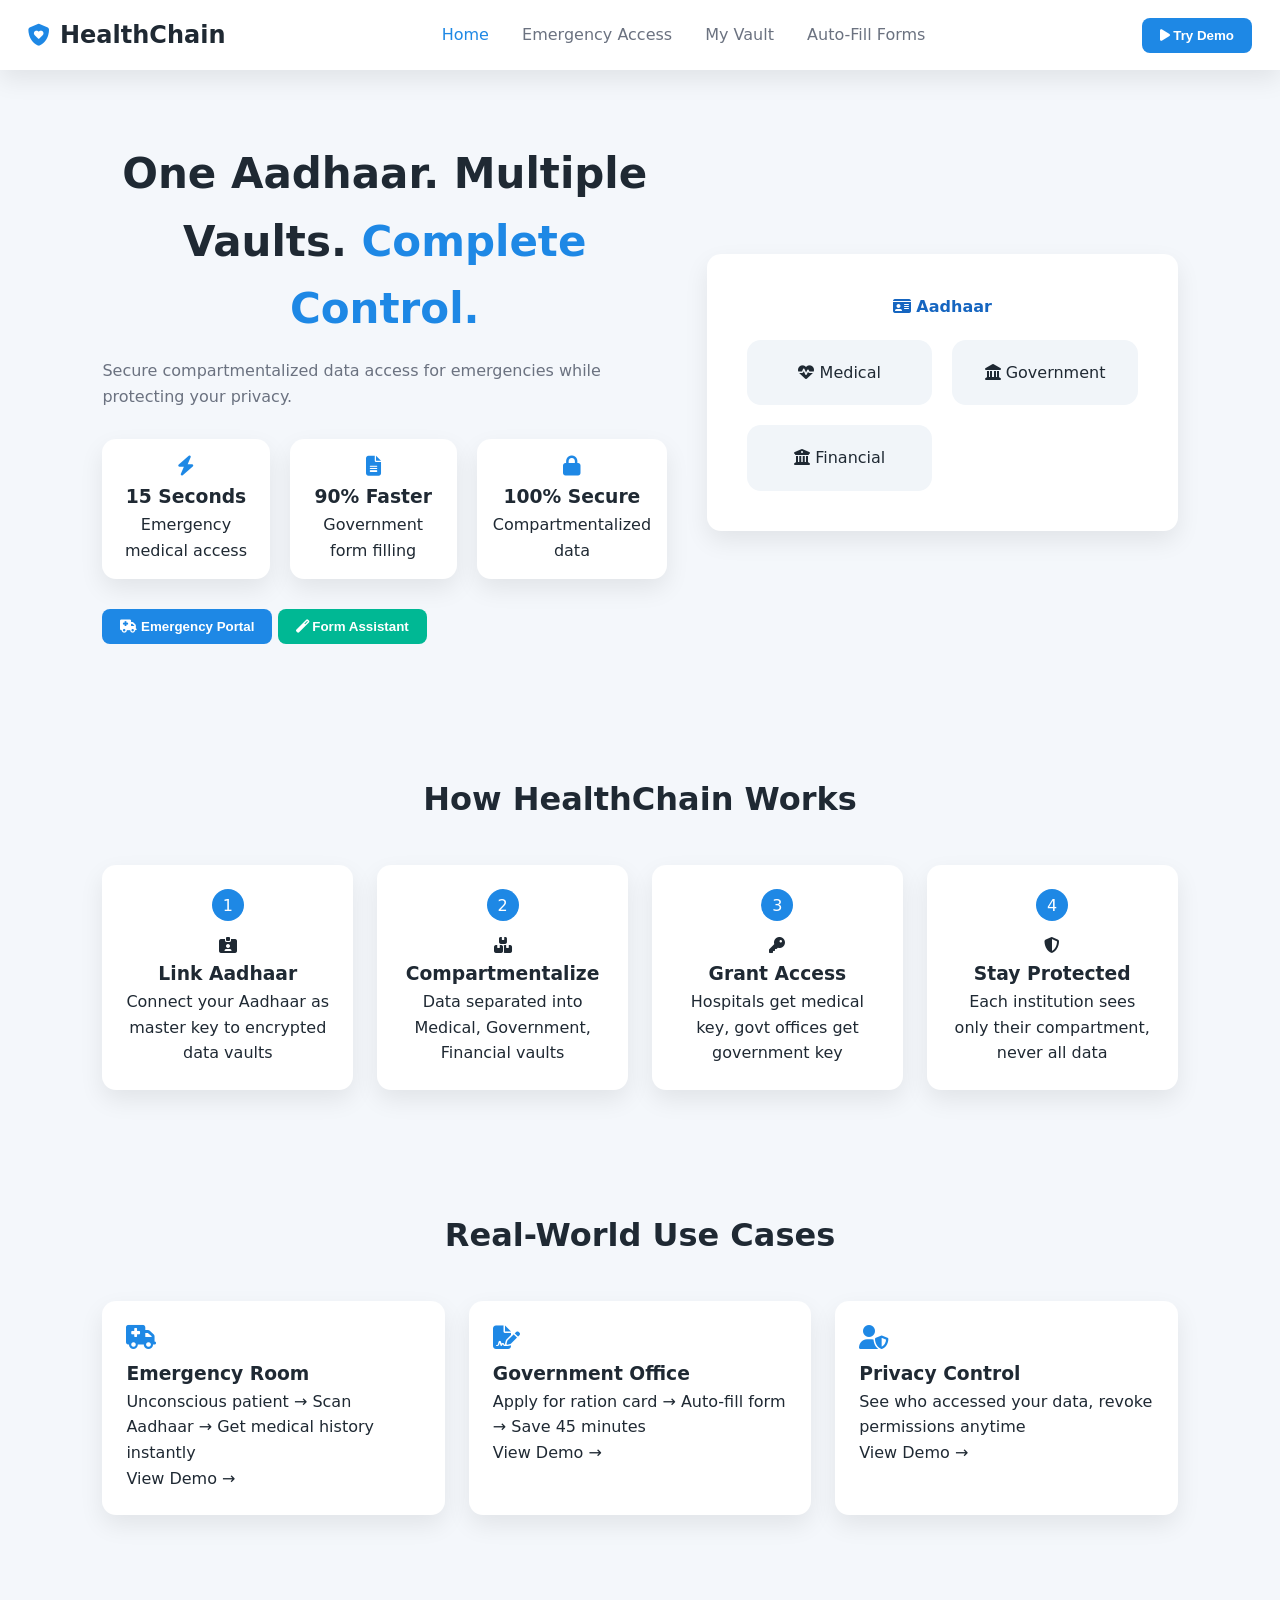
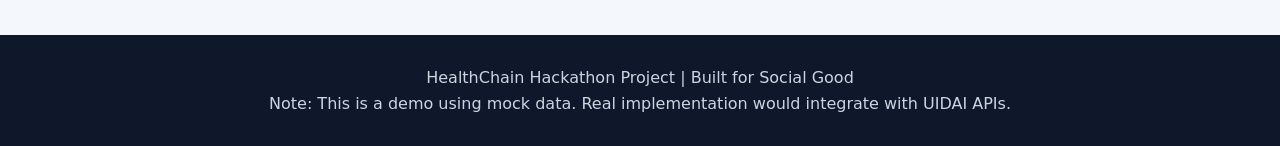
==== index.html @ 02584ac2 "feat : vault checking and scanner" ====
<!DOCTYPE html>
<html lang="en">
<head>
    <meta charset="UTF-8">
    <meta name="viewport" content="width=device-width, initial-scale=1.0">
    <title>HealthChain - Secure Health Data Vault</title>
    <link rel="stylesheet" href="styles.css">
    <link rel="stylesheet" href="https://cdnjs.cloudflare.com/ajax/libs/font-awesome/6.4.0/css/all.min.css">
</head>
<body>
    <!-- Navigation -->
    <nav class="navbar">
        <div class="logo">
            <i class="fas fa-shield-heart"></i>
            <h1>HealthChain</h1>
        </div>
        <div class="nav-menu">
            <a href="index.html" class="active">Home</a>
            <a href="emergency.html">Emergency Access</a>
            <a href="myvault.html">My Vault</a>
            <a href="forms.html">Auto-Fill Forms</a>
        </div>
        <button class="demo-btn" onclick="location.href='emergency.html'">
            <i class="fas fa-play"></i> Try Demo
        </button>
    </nav>

    <!-- Hero Section -->
    <section class="hero">
        <div class="hero-content">
            <h2>One Aadhaar. Multiple Vaults. <span class="highlight">Complete Control.</span></h2>
            <p class="subtitle">Secure compartmentalized data access for emergencies while protecting your privacy.</p>
            
            <div class="hero-stats">
                <div class="stat">
                    <i class="fas fa-bolt"></i>
                    <h3>15 Seconds</h3>
                    <p>Emergency medical access</p>
                </div>
                <div class="stat">
                    <i class="fas fa-file-alt"></i>
                    <h3>90% Faster</h3>
                    <p>Government form filling</p>
                </div>
                <div class="stat">
                    <i class="fas fa-lock"></i>
                    <h3>100% Secure</h3>
                    <p>Compartmentalized data</p>
                </div>
            </div>

            <div class="cta-buttons">
                <button class="btn primary" onclick="location.href='emergency.html'">
                    <i class="fas fa-ambulance"></i> Emergency Portal
                </button>
                <button class="btn secondary" onclick="location.href='forms.html'">
                    <i class="fas fa-magic"></i> Form Assistant
                </button>
            </div>
        </div>
        <div class="hero-visual">
            <div class="vault-diagram">
                <div class="aadhaar-center">
                    <i class="fas fa-id-card"></i>
                    <span>Aadhaar</span>
                </div>
                <div class="vault medical">
                    <i class="fas fa-heart-pulse"></i>
                    <span>Medical</span>
                </div>
                <div class="vault govt">
                    <i class="fas fa-landmark"></i>
                    <span>Government</span>
                </div>
                <div class="vault financial">
                    <i class="fas fa-university"></i>
                    <span>Financial</span>
                </div>
            </div>
        </div>
    </section>

    <!-- How It Works -->
    <section class="how-it-works">
        <h2>How HealthChain Works</h2>
        <div class="steps">
            <div class="step">
                <div class="step-number">1</div>
                <i class="fas fa-id-card-alt"></i>
                <h3>Link Aadhaar</h3>
                <p>Connect your Aadhaar as master key to encrypted data vaults</p>
            </div>
            <div class="step">
                <div class="step-number">2</div>
                <i class="fas fa-boxes"></i>
                <h3>Compartmentalize</h3>
                <p>Data separated into Medical, Government, Financial vaults</p>
            </div>
            <div class="step">
                <div class="step-number">3</div>
                <i class="fas fa-key"></i>
                <h3>Grant Access</h3>
                <p>Hospitals get medical key, govt offices get government key</p>
            </div>
            <div class="step">
                <div class="step-number">4</div>
                <i class="fas fa-shield-alt"></i>
                <h3>Stay Protected</h3>
                <p>Each institution sees only their compartment, never all data</p>
            </div>
        </div>
    </section>

    <!-- Use Cases -->
    <section class="use-cases">
        <h2>Real-World Use Cases</h2>
        <div class="cases">
            <div class="case-card emergency-case">
                <i class="fas fa-ambulance"></i>
                <h3>Emergency Room</h3>
                <p>Unconscious patient → Scan Aadhaar → Get medical history instantly</p>
                <a href="emergency.html">View Demo →</a>
            </div>
            <div class="case-card form-case">
                <i class="fas fa-file-signature"></i>
                <h3>Government Office</h3>
                <p>Apply for ration card → Auto-fill form → Save 45 minutes</p>
                <a href="forms.html">View Demo →</a>
            </div>
            <div class="case-card privacy-case">
                <i class="fas fa-user-shield"></i>
                <h3>Privacy Control</h3>
                <p>See who accessed your data, revoke permissions anytime</p>
                <a href="citizen.html">View Demo →</a>
            </div>
        </div>
    </section>

    <footer>
        <p>HealthChain Hackathon Project | Built for Social Good</p>
        <p class="note">Note: This is a demo using mock data. Real implementation would integrate with UIDAI APIs.</p>
    </footer>

    <script src="script.js"></script>
</body>
</html>
---- styles.css ----
/* =========================
   ROOT VARIABLES
========================= */
:root {
    --primary: #1e88e5;
    --primary-dark: #1565c0;
    --secondary: #00b894;
    --danger: #e53935;
    --warning: #f9a825;
    --bg: #f4f7fb;
    --card-bg: #ffffff;
    --text-dark: #1f2933;
    --text-muted: #6b7280;
    --border: #e5e7eb;
    --shadow: 0 10px 25px rgba(0,0,0,0.08);
    --radius: 14px;
    --radius-sm: 8px;
}

/* =========================
   GLOBAL RESET
========================= */
* {
    margin: 0;
    padding: 0;
    box-sizing: border-box;
}

body {
    font-family: "Segoe UI", system-ui, -apple-system, BlinkMacSystemFont, sans-serif;
    background: var(--bg);
    color: var(--text-dark);
    line-height: 1.6;
}

a {
    text-decoration: none;
    color: inherit;
}

i {
    color: inherit;
}

/* =========================
   NAVBAR
========================= */
.navbar {
    background: var(--card-bg);
    padding: 16px 28px;
    display: flex;
    align-items: center;
    justify-content: space-between;
    box-shadow: var(--shadow);
    position: sticky;
    top: 0;
    z-index: 100;
}

.logo {
    display: flex;
    align-items: center;
    gap: 10px;
}

.logo i {
    color: var(--primary);
    font-size: 22px;
}

.nav-menu a {
    margin: 0 14px;
    font-weight: 500;
    color: var(--text-muted);
}

.nav-menu a.active,
.nav-menu a:hover {
    color: var(--primary);
}

.demo-btn,
.btn {
    background: var(--primary);
    color: #fff;
    border: none;
    padding: 10px 18px;
    border-radius: var(--radius-sm);
    font-weight: 600;
    cursor: pointer;
    transition: 0.2s;
}

.btn.secondary {
    background: var(--secondary);
}

.btn.danger {
    background: var(--danger);
}

.btn:hover {
    transform: translateY(-1px);
    opacity: 0.95;
}

.btn-small {
    padding: 6px 12px;
    font-size: 14px;
}

/* =========================
   HERO SECTION
========================= */
.hero {
    display: grid;
    grid-template-columns: 1.2fr 1fr;
    gap: 40px;
    padding: 70px 8%;
    align-items: center;
}

.hero h2 {
    font-size: 42px;
    margin-bottom: 16px;
}

.highlight {
    color: var(--primary);
}

.subtitle {
    color: var(--text-muted);
    margin-bottom: 30px;
}

.hero-stats {
    display: flex;
    gap: 20px;
    margin-bottom: 30px;
}

.stat {
    background: var(--card-bg);
    padding: 16px;
    border-radius: var(--radius);
    box-shadow: var(--shadow);
    flex: 1;
    text-align: center;
}

.stat i {
    color: var(--primary);
    font-size: 20px;
    margin-bottom: 6px;
}

/* =========================
   VAULT DIAGRAM
========================= */
.vault-diagram {
    position: relative;
    background: var(--card-bg);
    padding: 40px;
    border-radius: var(--radius);
    box-shadow: var(--shadow);
    display: grid;
    grid-template-columns: repeat(2, 1fr);
    gap: 20px;
}

.aadhaar-center {
    grid-column: span 2;
    text-align: center;
    font-weight: bold;
    color: var(--primary-dark);
}

.vault {
    padding: 20px;
    border-radius: var(--radius);
    text-align: center;
    background: #f1f5f9;
}

/* =========================
   SECTIONS
========================= */
section {
    padding: 60px 8%;
}

section h2 {
    text-align: center;
    font-size: 32px;
    margin-bottom: 40px;
}

/* =========================
   HOW IT WORKS
========================= */
.steps {
    display: grid;
    grid-template-columns: repeat(auto-fit, minmax(220px, 1fr));
    gap: 24px;
}

.step {
    background: var(--card-bg);
    padding: 24px;
    border-radius: var(--radius);
    box-shadow: var(--shadow);
    text-align: center;
}

.step-number {
    background: var(--primary);
    color: #fff;
    width: 32px;
    height: 32px;
    border-radius: 50%;
    margin: 0 auto 12px;
    display: flex;
    align-items: center;
    justify-content: center;
}

/* =========================
   USE CASES
========================= */
.cases {
    display: grid;
    grid-template-columns: repeat(auto-fit, minmax(260px, 1fr));
    gap: 24px;
}

.case-card {
    background: var(--card-bg);
    padding: 24px;
    border-radius: var(--radius);
    box-shadow: var(--shadow);
    transition: 0.2s;
}

.case-card:hover {
    transform: translateY(-4px);
}

.case-card i {
    font-size: 24px;
    margin-bottom: 10px;
    color: var(--primary);
}

/* =========================
   CONTAINERS
========================= */
.container {
    padding: 40px 8%;
}

/* =========================
   BANNERS & ALERTS
========================= */
.warning-banner,
.welcome-banner {
    background: #fff3cd;
    border-left: 6px solid var(--warning);
    padding: 16px;
    border-radius: var(--radius);
    margin-bottom: 30px;
    display: flex;
    gap: 14px;
}

/* =========================
   CARDS & GRIDS
========================= */
.access-methods,
.medical-grid,
.vaults-grid,
.forms-grid {
    display: grid;
    gap: 24px;
}

.access-methods {
    grid-template-columns: repeat(auto-fit, minmax(260px, 1fr));
}

.method-card,
.info-card,
.vault-card,
.form-card {
    background: var(--card-bg);
    padding: 24px;
    border-radius: var(--radius);
    box-shadow: var(--shadow);
}

/* =========================
   INPUTS
========================= */
input[type="text"],
input[type="file"] {
    width: 100%;
    padding: 10px;
    border-radius: var(--radius-sm);
    border: 1px solid var(--border);
    margin-bottom: 10px;
}

/* =========================
   MODALS
========================= */
.modal {
    position: fixed;
    inset: 0;
    background: rgba(0,0,0,0.5);
    display: flex;
    align-items: center;
    justify-content: center;
}

.modal-content {
    background: var(--card-bg);
    width: 90%;
    max-width: 520px;
    border-radius: var(--radius);
    padding: 24px;
}

.close-btn {
    background: none;
    border: none;
    font-size: 22px;
    cursor: pointer;
}

/* =========================
   LOADING
========================= */
.loading-screen {
    text-align: center;
    padding: 60px;
}

.spinner {
    width: 50px;
    height: 50px;
    border: 6px solid #ddd;
    border-top: 6px solid var(--primary);
    border-radius: 50%;
    animation: spin 1s linear infinite;
    margin: 0 auto 14px;
}

@keyframes spin {
    to { transform: rotate(360deg); }
}

/* =========================
   FOOTER
========================= */
footer {
    background: #0f172a;
    color: #cbd5e1;
    text-align: center;
    padding: 30px;
    margin-top: 60px;
}

/* =========================
   RESPONSIVE
========================= */
@media (max-width: 900px) {
    .hero {
        grid-template-columns: 1fr;
        text-align: center;
    }

    .hero-stats {
        flex-direction: column;
    }

    .nav-menu {
        display: none;
    }
}

/* ====== QR SCANNER MODAL ====== */
.qr-scanner-modal {
    background: rgba(0, 0, 0, 0.9);
    backdrop-filter: blur(10px);
}

.scanner-modal-content {
    max-width: 800px;
    width: 90%;
    max-height: 90vh;
    overflow-y: auto;
}

.scanner-header {
    background: linear-gradient(135deg, var(--primary) 0%, var(--primary-dark) 100%);
    color: white;
    border-radius: 20px 20px 0 0;
    padding: 1.5rem 2rem;
}

.scanner-header .close-btn {
    color: white;
    background: rgba(255, 255, 255, 0.2);
    width: 40px;
    height: 40px;
    border-radius: 50%;
    display: flex;
    align-items: center;
    justify-content: center;
    transition: all 0.3s ease;
}

.scanner-header .close-btn:hover {
    background: rgba(255, 255, 255, 0.3);
    transform: rotate(90deg);
}

.scanner-body {
    padding: 2rem;
    background: #1a1a2e;
    border-radius: 0 0 20px 20px;
}

.camera-selector {
    background: rgba(255, 255, 255, 0.1);
    padding: 1rem;
    border-radius: 12px;
    margin-bottom: 1.5rem;
    display: flex;
    align-items: center;
    gap: 1rem;
}

.camera-selector label {
    color: white;
    font-weight: 600;
    white-space: nowrap;
}

.camera-select {
    flex: 1;
    background: rgba(0, 0, 0, 0.3);
    border: 2px solid rgba(255, 255, 255, 0.2);
    color: white;
    padding: 0.75rem 1rem;
    border-radius: 8px;
    font-size: 1rem;
    transition: all 0.3s ease;
}

.camera-select:focus {
    outline: none;
    border-color: var(--primary);
    box-shadow: 0 0 0 3px rgba(79, 70, 229, 0.3);
}

.camera-select option {
    background: #1a1a2e;
    color: white;
}

.scanner-view {
    position: relative;
    width: 100%;
    aspect-ratio: 1;
    background: black;
    border-radius: 16px;
    overflow: hidden;
    margin-bottom: 1.5rem;
    border: 2px solid rgba(255, 255, 255, 0.1);
}

.qr-reader {
    width: 100%;
    height: 100%;
    position: relative;
}

.qr-reader video {
    width: 100%;
    height: 100%;
    object-fit: cover;
    border-radius: 14px;
}

.scanner-overlay {
    position: absolute;
    top: 0;
    left: 0;
    width: 100%;
    height: 100%;
    pointer-events: none;
}

.scanner-frame {
    position: absolute;
    top: 50%;
    left: 50%;
    transform: translate(-50%, -50%);
    width: 70%;
    height: 70%;
    border: 3px solid rgba(79, 70, 229, 0.8);
    border-radius: 12px;
    box-shadow: 
        0 0 0 1000px rgba(0, 0, 0, 0.7),
        inset 0 0 20px rgba(79, 70, 229, 0.3);
}

.scanner-line {
    position: absolute;
    top: 50%;
    left: 15%;
    width: 70%;
    height: 3px;
    background: linear-gradient(90deg, transparent, var(--primary), transparent);
    animation: scanLine 2s linear infinite;
}

@keyframes scanLine {
    0% { top: 15%; }
    100% { top: 85%; }
}

.scanner-status {
    display: flex;
    justify-content: space-between;
    align-items: center;
    background: rgba(255, 255, 255, 0.1);
    padding: 1rem 1.5rem;
    border-radius: 12px;
    margin-top: 1rem;
}

.status-message {
    display: flex;
    align-items: center;
    gap: 0.75rem;
    color: white;
    font-weight: 500;
}

.status-message i {
    color: var(--primary);
    font-size: 1.25rem;
}

.scanner-timer {
    display: flex;
    align-items: center;
    gap: 0.5rem;
    color: rgba(255, 255, 255, 0.7);
    font-size: 0.9rem;
}

/* Scan Results */
.scan-result {
    background: rgba(16, 185, 129, 0.1);
    border: 2px solid rgba(16, 185, 129, 0.3);
    border-radius: 16px;
    padding: 1.5rem;
    margin: 1.5rem 0;
    animation: fadeIn 0.5s ease;
}

.result-success {
    text-align: center;
    margin-bottom: 1.5rem;
}

.result-success i {
    font-size: 3rem;
    color: var(--secondary);
    margin-bottom: 1rem;
    display: block;
}

.result-success h4 {
    color: white;
    margin-bottom: 0.5rem;
}

#scannedData {
    background: rgba(0, 0, 0, 0.3);
    padding: 1rem;
    border-radius: 8px;
    font-family: monospace;
    color: white;
    word-break: break-all;
    margin: 1rem 0;
}

/* Error Messages */
.scanner-error {
    background: rgba(220, 38, 38, 0.1);
    border: 2px solid rgba(220, 38, 38, 0.3);
    border-radius: 16px;
    padding: 1.5rem;
    margin: 1.5rem 0;
    animation: fadeIn 0.5s ease;
}

.error-message {
    text-align: center;
    margin-bottom: 1.5rem;
}

.error-message i {
    font-size: 2.5rem;
    color: var(--danger);
    margin-bottom: 1rem;
    display: block;
}

.error-message h4 {
    color: white;
    margin-bottom: 0.5rem;
}

.error-message p {
    color: rgba(255, 255, 255, 0.8);
}

/* Scanner Options */
.option-divider {
    text-align: center;
    margin: 2rem 0;
    position: relative;
}

.option-divider::before {
    content: '';
    position: absolute;
    top: 50%;
    left: 0;
    right: 0;
    height: 1px;
    background: rgba(255, 255, 255, 0.2);
    z-index: 1;
}

.option-divider span {
    background: #1a1a2e;
    padding: 0 1rem;
    color: rgba(255, 255, 255, 0.5);
    position: relative;
    z-index: 2;
    font-size: 0.875rem;
}

.option-buttons {
    display: grid;
    grid-template-columns: repeat(auto-fit, minmax(200px, 1fr));
    gap: 1rem;
    margin-bottom: 1.5rem;
}

.option-btn {
    background: rgba(255, 255, 255, 0.1);
    border: 2px solid rgba(255, 255, 255, 0.2);
    color: white;
    padding: 1rem;
    display: flex;
    align-items: center;
    justify-content: center;
    gap: 0.75rem;
    transition: all 0.3s ease;
}

.option-btn:hover {
    background: rgba(255, 255, 255, 0.2);
    border-color: var(--primary);
    transform: translateY(-2px);
}

.scanner-help {
    background: rgba(79, 70, 229, 0.1);
    border: 1px solid rgba(79, 70, 229, 0.3);
    border-radius: 12px;
    padding: 1rem;
    display: flex;
    align-items: center;
    gap: 1rem;
    color: rgba(255, 255, 255, 0.8);
}

.scanner-help i {
    color: var(--primary);
    font-size: 1.25rem;
    flex-shrink: 0;
}

.scanner-help p {
    margin: 0;
    font-size: 0.875rem;
    line-height: 1.5;
}

/* Loading Animation */
.scanner-loading {
    display: flex;
    flex-direction: column;
    align-items: center;
    justify-content: center;
    height: 100%;
    color: white;
}

.scanner-loading .spinner {
    width: 50px;
    height: 50px;
    border: 3px solid rgba(255, 255, 255, 0.1);
    border-top-color: var(--primary);
    border-radius: 50%;
    animation: spin 1s linear infinite;
    margin-bottom: 1rem;
}

@keyframes spin {
    to { transform: rotate(360deg); }
}
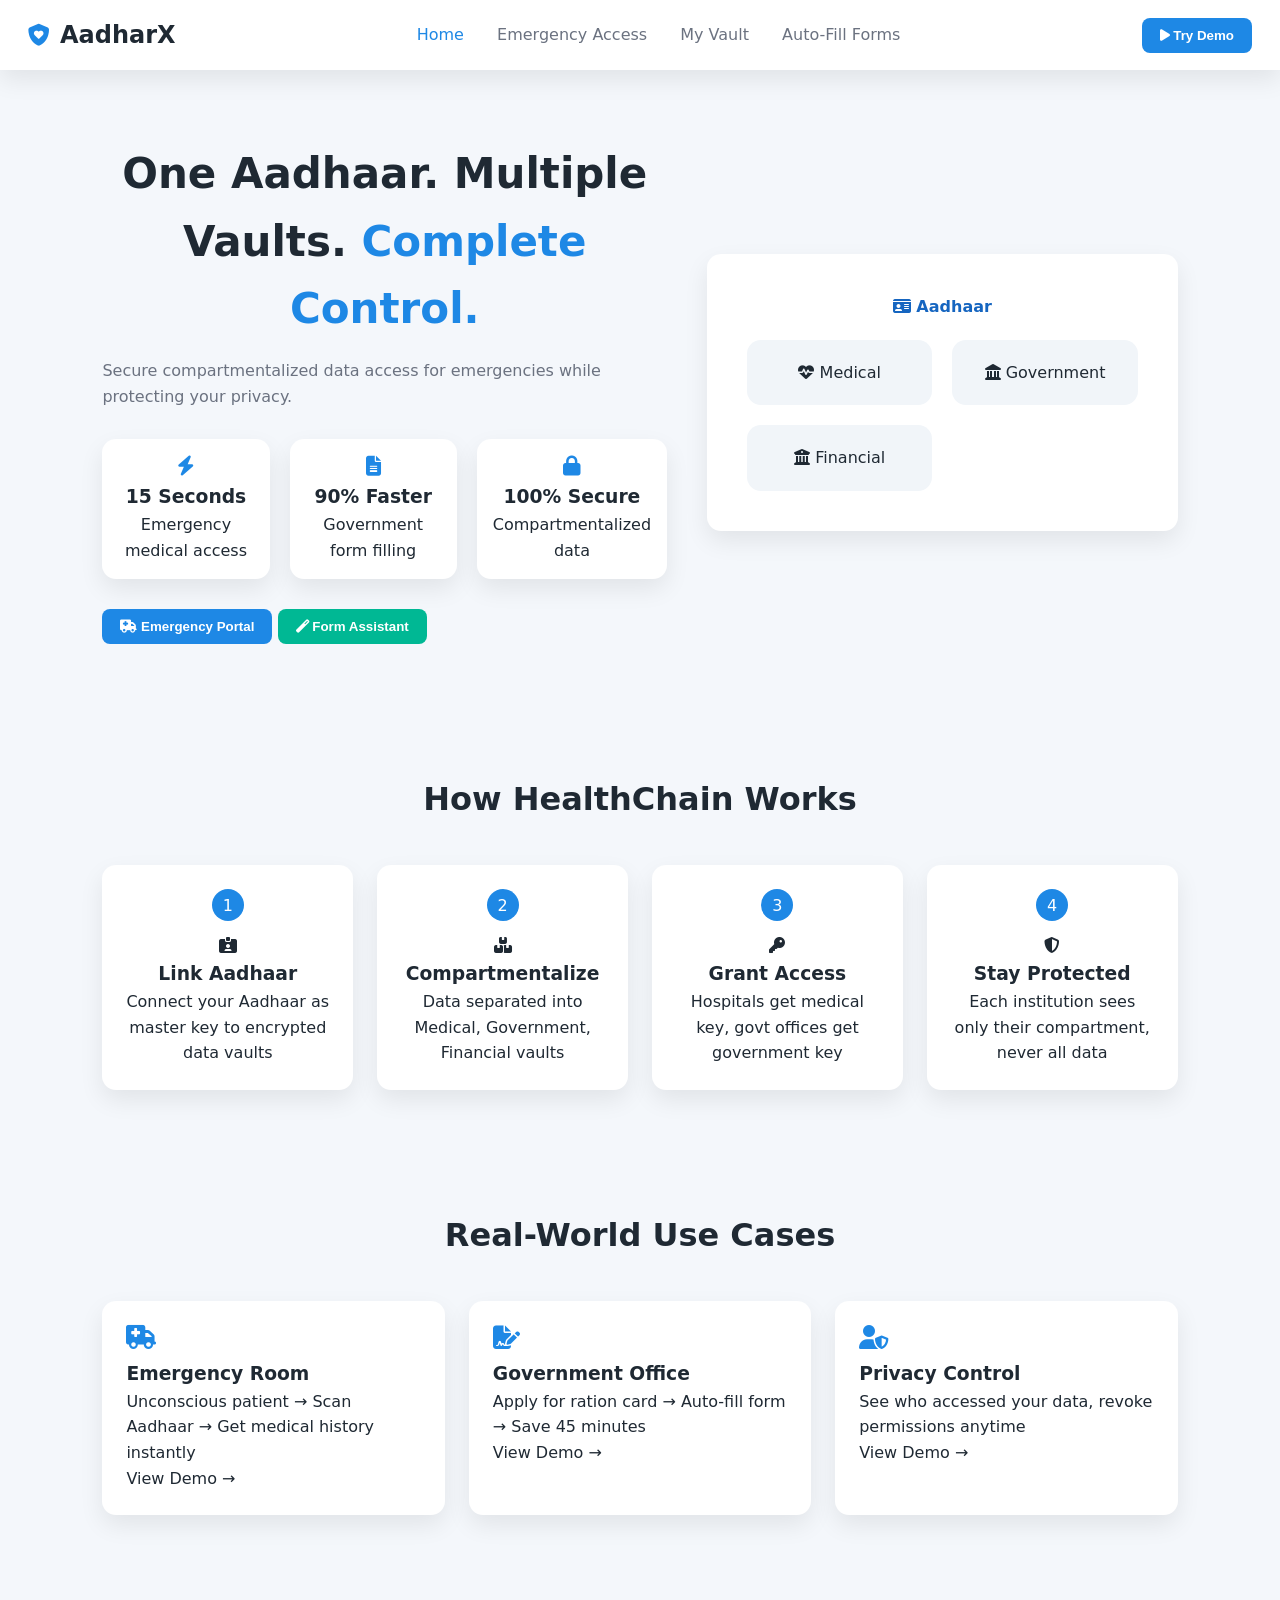
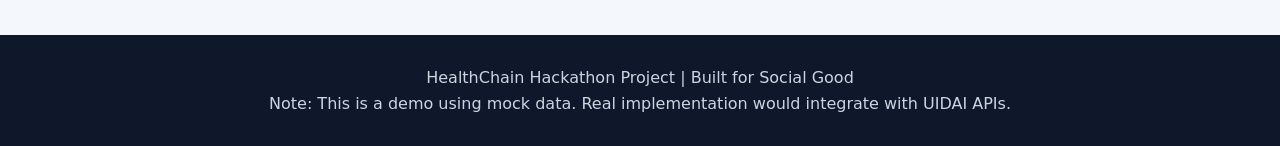
==== commit 8ef04773: "feat : changed the name from healthchain to AadharX" ====
--- a/index.html
+++ b/index.html
@@ -12,7 +12,7 @@
     <nav class="navbar">
         <div class="logo">
             <i class="fas fa-shield-heart"></i>
-            <h1>HealthChain</h1>
+            <h1>AadharX</h1>
         </div>
         <div class="nav-menu">
             <a href="index.html" class="active">Home</a>
